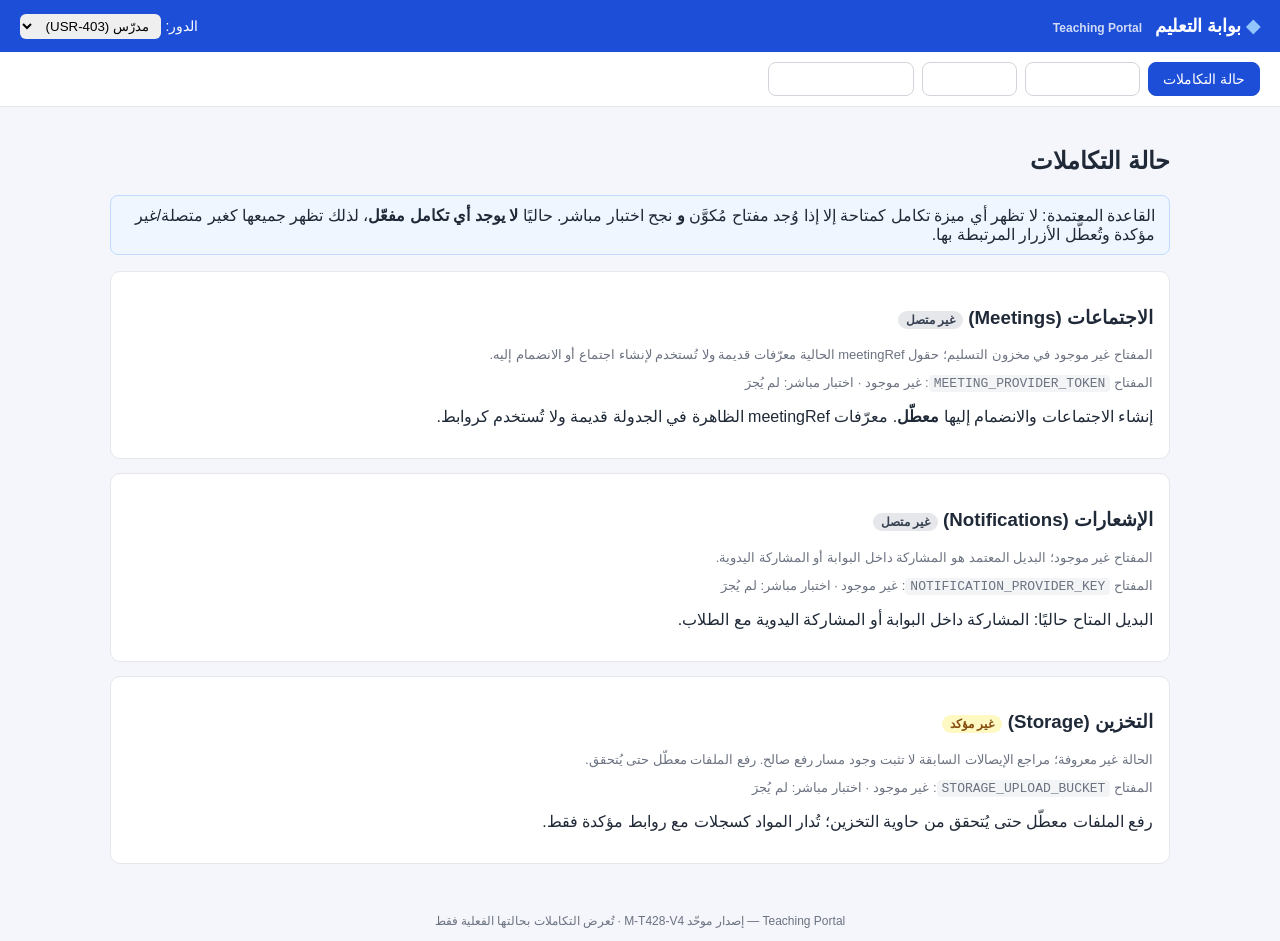
==== index.html @ fa4e53f5 "feat: unified teaching portal release — teacher path (schedule/materials/share), honest integration " ====
<!DOCTYPE html>
<html lang="ar" dir="rtl">
<head>
<meta charset="UTF-8">
<meta name="viewport" content="width=device-width, initial-scale=1.0">
<title>بوابة التعليم — Teaching Portal</title>
<link rel="stylesheet" href="styles.css">
</head>
<body>
<header class="topbar">
  <div class="brand"><span class="brand-mark">◆</span> بوابة التعليم <span class="brand-en">Teaching Portal</span></div>
  <div class="role-switch">
    <label for="roleSelect">الدور:</label>
    <select id="roleSelect">
      <option value="admin">إدارة (USR-401)</option>
      <option value="staff">موظف (USR-402)</option>
      <option value="teacher" selected>مدرّس (USR-403)</option>
      <option value="student">طالب (USR-404)</option>
    </select>
  </div>
</header>
<nav id="mainNav" class="nav"></nav>
<main id="app"></main>
<footer class="footer">Teaching Portal — إصدار موحّد M-T428-V4 · تُعرض التكاملات بحالتها الفعلية فقط</footer>
<script src="data/seed.js"></script>
<script src="lib/pdf.js"></script>
<script src="app.js"></script>
</body>
</html>
---- styles.css ----
* { box-sizing: border-box; }
body { margin: 0; font-family: "Segoe UI", Tahoma, Arial, sans-serif; background: #f4f6fb; color: #1f2937; }
.topbar { display: flex; justify-content: space-between; align-items: center; background: #1d4ed8; color: #fff; padding: 12px 20px; }
.brand { font-size: 18px; font-weight: 700; }
.brand-mark { color: #93c5fd; }
.brand-en { font-size: 12px; opacity: .8; margin-inline-start: 8px; }
.role-switch select { padding: 4px 8px; border-radius: 6px; border: none; }
.nav { display: flex; gap: 8px; padding: 10px 20px; background: #fff; border-bottom: 1px solid #e5e7eb; flex-wrap: wrap; }
.nav-btn { padding: 8px 14px; border: 1px solid #d1d5db; background: #fff; border-radius: 8px; cursor: pointer; font-size: 14px; }
.nav-btn.active { background: #1d4ed8; color: #fff; border-color: #1d4ed8; }
main { padding: 20px; max-width: 1100px; margin: 0 auto; }
table { width: 100%; border-collapse: collapse; background: #fff; margin: 12px 0; }
th, td { padding: 8px 10px; border: 1px solid #e5e7eb; text-align: right; font-size: 14px; }
th { background: #eff6ff; }
.card { background: #fff; border: 1px solid #e5e7eb; border-radius: 10px; padding: 16px; margin: 14px 0; }
.badge { display: inline-block; padding: 2px 8px; border-radius: 999px; font-size: 12px; }
.badge.ok { background: #dcfce7; color: #166534; }
.badge.off { background: #e5e7eb; color: #374151; }
.badge.warn { background: #fef9c3; color: #854d0e; }
.badge.bad { background: #fee2e2; color: #991b1b; }
.muted { color: #6b7280; font-size: 13px; }
.notice { background: #fffbeb; border: 1px solid #fcd34d; border-radius: 8px; padding: 10px 14px; }
.rule { background: #eff6ff; border: 1px solid #bfdbfe; border-radius: 8px; padding: 10px 14px; }
label { display: inline-block; margin: 6px 12px 6px 0; font-size: 14px; }
input, select { padding: 6px 8px; border: 1px solid #d1d5db; border-radius: 6px; }
button { padding: 7px 14px; border: none; border-radius: 8px; background: #1d4ed8; color: #fff; cursor: pointer; font-size: 14px; }
button[disabled] { background: #9ca3af; cursor: not-allowed; }
.footer { text-align: center; color: #6b7280; font-size: 12px; padding: 16px; }
code { background: #f3f4f6; padding: 1px 5px; border-radius: 4px; }
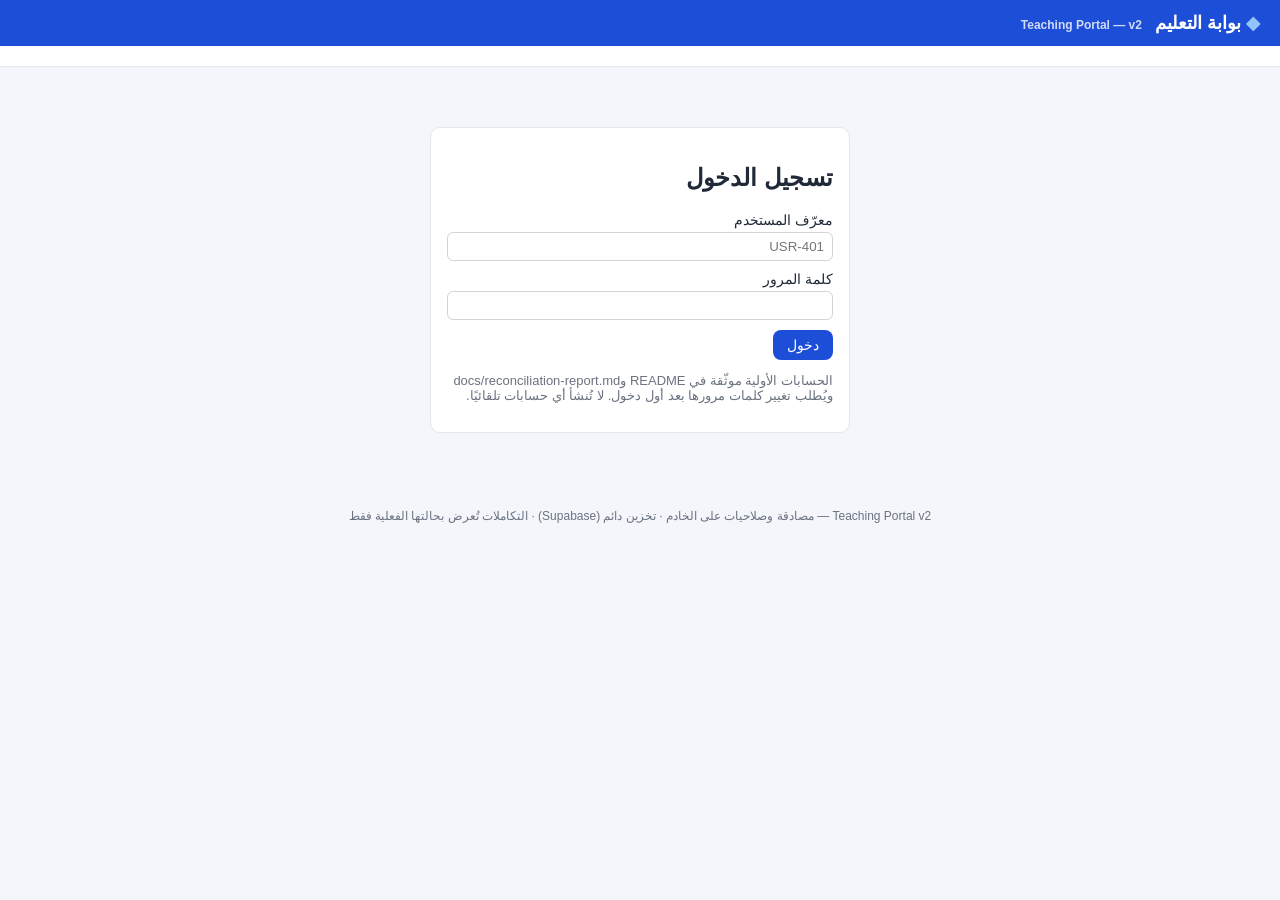
==== commit 873eb62c: "feat(v2): server-enforced auth + RBAC, Supabase persistence, receipt upload, admin user management, " ====
--- a/index.html
+++ b/index.html
@@ -3,26 +3,17 @@
 <head>
 <meta charset="UTF-8">
 <meta name="viewport" content="width=device-width, initial-scale=1.0">
-<title>بوابة التعليم — Teaching Portal</title>
+<title>بوابة التعليم — Teaching Portal v2</title>
 <link rel="stylesheet" href="styles.css">
 </head>
 <body>
 <header class="topbar">
-  <div class="brand"><span class="brand-mark">◆</span> بوابة التعليم <span class="brand-en">Teaching Portal</span></div>
-  <div class="role-switch">
-    <label for="roleSelect">الدور:</label>
-    <select id="roleSelect">
-      <option value="admin">إدارة (USR-401)</option>
-      <option value="staff">موظف (USR-402)</option>
-      <option value="teacher" selected>مدرّس (USR-403)</option>
-      <option value="student">طالب (USR-404)</option>
-    </select>
-  </div>
+  <div class="brand"><span class="brand-mark">◆</span> بوابة التعليم <span class="brand-en">Teaching Portal — v2</span></div>
+  <div id="userBox" class="user-box"></div>
 </header>
 <nav id="mainNav" class="nav"></nav>
 <main id="app"></main>
-<footer class="footer">Teaching Portal — إصدار موحّد M-T428-V4 · تُعرض التكاملات بحالتها الفعلية فقط</footer>
-<script src="data/seed.js"></script>
+<footer class="footer">Teaching Portal v2 — مصادقة وصلاحيات على الخادم · تخزين دائم (Supabase) · التكاملات تُعرض بحالتها الفعلية فقط</footer>
 <script src="lib/pdf.js"></script>
 <script src="app.js"></script>
 </body>
--- a/styles.css
+++ b/styles.css
@@ -4,15 +4,18 @@
 .brand { font-size: 18px; font-weight: 700; }
 .brand-mark { color: #93c5fd; }
 .brand-en { font-size: 12px; opacity: .8; margin-inline-start: 8px; }
-.role-switch select { padding: 4px 8px; border-radius: 6px; border: none; }
+.user-box { display: flex; align-items: center; gap: 10px; font-size: 14px; }
 .nav { display: flex; gap: 8px; padding: 10px 20px; background: #fff; border-bottom: 1px solid #e5e7eb; flex-wrap: wrap; }
 .nav-btn { padding: 8px 14px; border: 1px solid #d1d5db; background: #fff; border-radius: 8px; cursor: pointer; font-size: 14px; }
 .nav-btn.active { background: #1d4ed8; color: #fff; border-color: #1d4ed8; }
-main { padding: 20px; max-width: 1100px; margin: 0 auto; }
+main { padding: 20px; max-width: 1150px; margin: 0 auto; }
 table { width: 100%; border-collapse: collapse; background: #fff; margin: 12px 0; }
 th, td { padding: 8px 10px; border: 1px solid #e5e7eb; text-align: right; font-size: 14px; }
 th { background: #eff6ff; }
 .card { background: #fff; border: 1px solid #e5e7eb; border-radius: 10px; padding: 16px; margin: 14px 0; }
+.login-card { max-width: 420px; margin: 40px auto; }
+.login-card label { display: block; margin: 10px 0; }
+.login-card input { width: 100%; margin-top: 4px; }
 .badge { display: inline-block; padding: 2px 8px; border-radius: 999px; font-size: 12px; }
 .badge.ok { background: #dcfce7; color: #166534; }
 .badge.off { background: #e5e7eb; color: #374151; }
@@ -20,10 +23,14 @@
 .badge.bad { background: #fee2e2; color: #991b1b; }
 .muted { color: #6b7280; font-size: 13px; }
 .notice { background: #fffbeb; border: 1px solid #fcd34d; border-radius: 8px; padding: 10px 14px; }
+.error { background: #fee2e2; border: 1px solid #fca5a5; border-radius: 8px; padding: 10px 14px; }
 .rule { background: #eff6ff; border: 1px solid #bfdbfe; border-radius: 8px; padding: 10px 14px; }
 label { display: inline-block; margin: 6px 12px 6px 0; font-size: 14px; }
 input, select { padding: 6px 8px; border: 1px solid #d1d5db; border-radius: 6px; }
 button { padding: 7px 14px; border: none; border-radius: 8px; background: #1d4ed8; color: #fff; cursor: pointer; font-size: 14px; }
 button[disabled] { background: #9ca3af; cursor: not-allowed; }
+button.ghost { background: transparent; border: 1px solid #93c5fd; color: #fff; }
+button.danger { background: #b91c1c; }
+button.small { padding: 4px 10px; font-size: 13px; }
 .footer { text-align: center; color: #6b7280; font-size: 12px; padding: 16px; }
 code { background: #f3f4f6; padding: 1px 5px; border-radius: 4px; }
